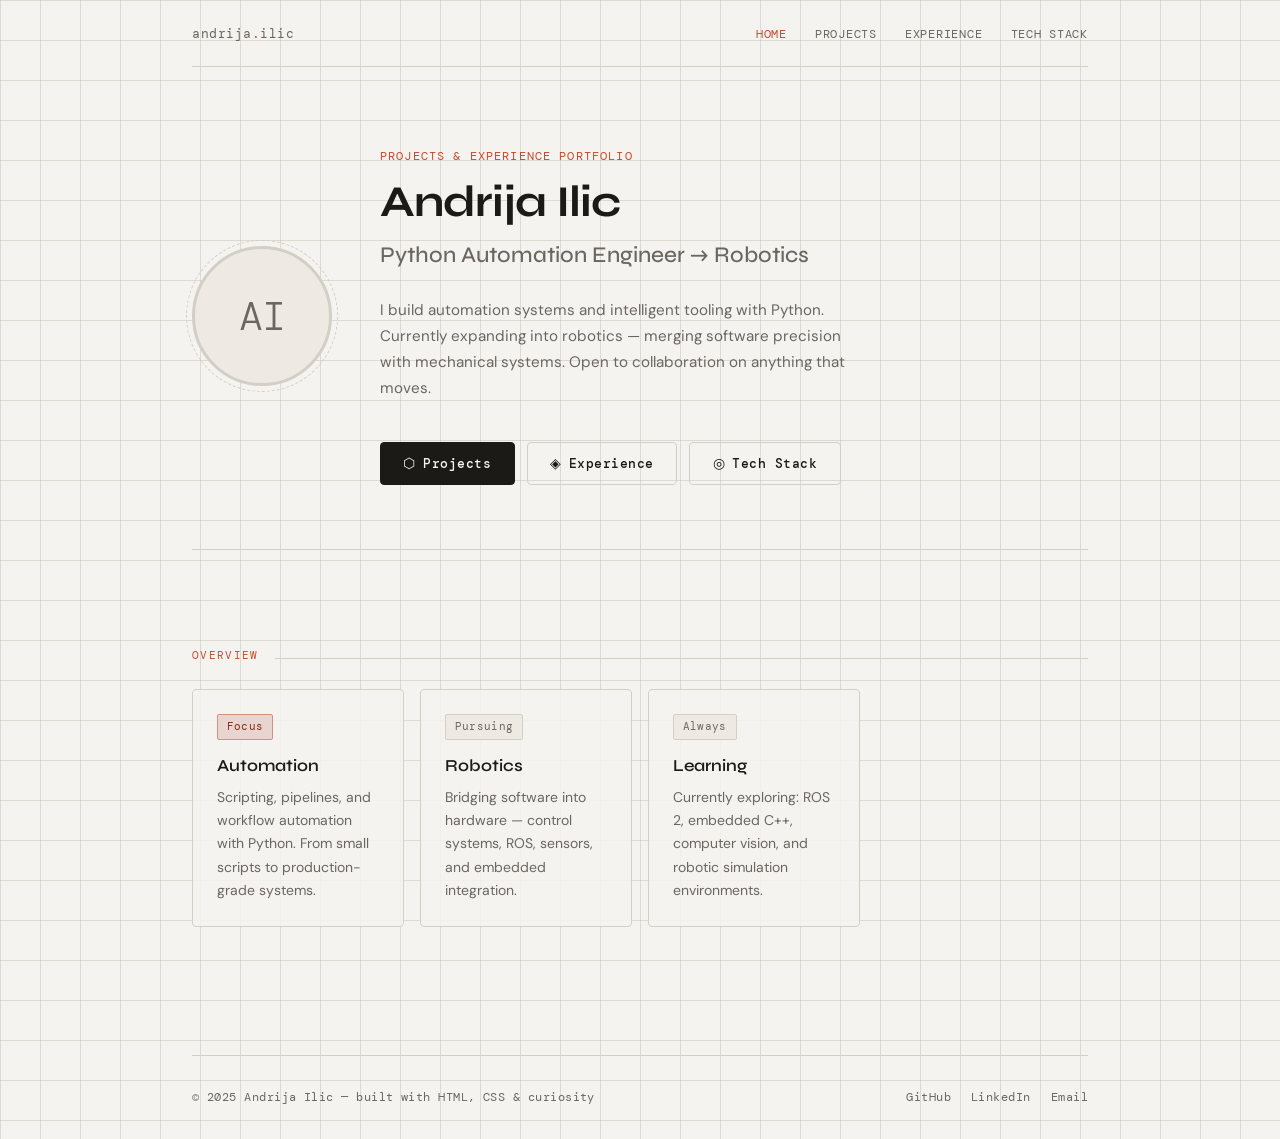
==== index.html @ 5c56ac45 "inital commit" ====
<!DOCTYPE html>
<html lang="en">
<head>
  <meta charset="UTF-8" />
  <meta name="viewport" content="width=device-width, initial-scale=1.0" />
  <title>Andrija Ilic — Portfolio</title>
  <link rel="stylesheet" href="style.css" />
</head>
<body>

  <div class="site-wrapper">

    <!-- ── Navigation ── -->
    <nav>
      <div class="nav-logo">andrija<span>.</span>ilic</div>
      <ul class="nav-links">
        <li><a href="index.html" class="active">Home</a></li>
        <li><a href="projects.html">Projects</a></li>
        <li><a href="experience.html">Experience</a></li>
        <li><a href="techstack.html">Tech Stack</a></li>
      </ul>
    </nav>

    <!-- ── Hero ── -->
    <section class="hero">

      <!-- Photo — replace src with your actual photo path -->
      <div class="hero-photo-wrap fade-up fade-up-1">
        <!--
          OPTION A: Uncomment and set your photo path
          <img class="hero-photo" src="assets/andrija.jpg" alt="Andrija Ilic" />
        -->
        <!-- OPTION B: Initials placeholder (remove when you add a photo) -->
        <div class="hero-photo-placeholder">AI</div>
      </div>

      <div class="hero-text">
        <p class="hero-eyebrow fade-up fade-up-2">Projects &amp; Experience Portfolio</p>
        <h1 class="hero-title fade-up fade-up-2">Andrija Ilic</h1>
        <p class="hero-name fade-up fade-up-3">Python Automation Engineer → Robotics</p>

        <p class="hero-bio fade-up fade-up-4">
          I build automation systems and intelligent tooling with Python.
          Currently expanding into robotics &mdash; merging software precision
          with mechanical systems. Open to collaboration on anything that moves.
        </p>

        <div class="hero-cta fade-up fade-up-5">
          <a href="projects.html" class="btn btn-primary">
            <span class="btn-icon">⬡</span> Projects
          </a>
          <a href="experience.html" class="btn btn-outline">
            <span class="btn-icon">◈</span> Experience
          </a>
          <a href="techstack.html" class="btn btn-outline">
            <span class="btn-icon">◎</span> Tech Stack
          </a>
        </div>
      </div>

    </section>

    <!-- ── Quick Stats / Highlights ── -->
    <section class="mt-lg pb-lg fade-up">
      <div class="section-header">
        <span class="section-label">Overview</span>
        <div class="section-line"></div>
      </div>

      <div class="grid-3">
        <div class="card">
          <div class="card-meta">
            <span class="tag tag-accent">Focus</span>
          </div>
          <div class="card-title">Automation</div>
          <div class="card-desc">Scripting, pipelines, and workflow automation with Python. From small scripts to production-grade systems.</div>
        </div>

        <div class="card">
          <div class="card-meta">
            <span class="tag">Pursuing</span>
          </div>
          <div class="card-title">Robotics</div>
          <div class="card-desc">Bridging software into hardware — control systems, ROS, sensors, and embedded integration.</div>
        </div>

        <div class="card">
          <div class="card-meta">
            <span class="tag">Always</span>
          </div>
          <div class="card-title">Learning</div>
          <div class="card-desc">Currently exploring: ROS 2, embedded C++, computer vision, and robotic simulation environments.</div>
        </div>
      </div>
    </section>

    <!-- ── Footer ── -->
    <footer>
      <div class="footer-copy">© 2025 Andrija Ilic — built with HTML, CSS &amp; curiosity</div>
      <div class="footer-links">
        <!-- Update these with your real links -->
        <a href="https://github.com/" target="_blank">GitHub</a>
        <a href="https://linkedin.com/" target="_blank">LinkedIn</a>
        <a href="mailto:your@email.com">Email</a>
      </div>
    </footer>

  </div><!-- /site-wrapper -->

</body>
</html>
---- style.css ----
/* ============================================================
   ANDRIJA ILIC — PORTFOLIO
   Aesthetic: Engineering precision meets clean editorial
   ============================================================ */

@import url('https://fonts.googleapis.com/css2?family=DM+Mono:ital,wght@0,300;0,400;0,500;1,300&family=Syne:wght@400;500;600;700;800&family=DM+Sans:ital,opsz,wght@0,9..40,300;0,9..40,400;0,9..40,500;1,9..40,300&display=swap');

/* ── Variables ── */
:root {
  --bg:         #f5f3ef;
  --surface:    #eeeae3;
  --border:     #d4cfc5;
  --ink:        #1c1a17;
  --ink-dim:    #6b6660;
  --accent:     #c84b2f;
  --accent-dim: #e8d5d0;
  --grid-color: rgba(180, 170, 155, 0.35);

  --font-display: 'Syne', sans-serif;
  --font-body:    'DM Sans', sans-serif;
  --font-mono:    'DM Mono', monospace;

  --r: 4px;
  --gap: 2rem;
}

/* ── Reset & Base ── */
*, *::before, *::after { box-sizing: border-box; margin: 0; padding: 0; }

html { scroll-behavior: smooth; }

body {
  background-color: var(--bg);
  color: var(--ink);
  font-family: var(--font-body);
  font-size: 1rem;
  line-height: 1.65;
  min-height: 100vh;

  /* Blueprint grid background */
  background-image:
    linear-gradient(var(--grid-color) 1px, transparent 1px),
    linear-gradient(90deg, var(--grid-color) 1px, transparent 1px);
  background-size: 40px 40px;
}

a { color: inherit; text-decoration: none; }
img { display: block; max-width: 100%; }
ul { list-style: none; }

/* ── Layout Shell ── */
.site-wrapper {
  max-width: 960px;
  margin: 0 auto;
  padding: 0 var(--gap);
}

/* ── Nav ── */
nav {
  display: flex;
  align-items: center;
  justify-content: space-between;
  padding: 1.25rem 0;
  border-bottom: 1px solid var(--border);
  margin-bottom: 0;
}

.nav-logo {
  font-family: var(--font-mono);
  font-size: 0.8rem;
  color: var(--ink-dim);
  letter-spacing: 0.04em;
}

.nav-logo span {
  color: var(--accent);
}

.nav-links {
  display: flex;
  gap: 1.75rem;
}

.nav-links a {
  font-family: var(--font-mono);
  font-size: 0.78rem;
  color: var(--ink-dim);
  letter-spacing: 0.06em;
  text-transform: uppercase;
  transition: color 0.2s;
}

.nav-links a:hover,
.nav-links a.active {
  color: var(--accent);
}

/* ── Hero (Home Page) ── */
.hero {
  display: grid;
  grid-template-columns: auto 1fr;
  gap: 3rem;
  align-items: center;
  padding: 5rem 0 4rem;
  border-bottom: 1px solid var(--border);
}

.hero-photo-wrap {
  position: relative;
  flex-shrink: 0;
}

.hero-photo {
  width: 140px;
  height: 140px;
  border-radius: 50%;
  object-fit: cover;
  border: 3px solid var(--border);
  display: block;
}

/* Placeholder avatar when no photo */
.hero-photo-placeholder {
  width: 140px;
  height: 140px;
  border-radius: 50%;
  background: var(--surface);
  border: 3px solid var(--border);
  display: flex;
  align-items: center;
  justify-content: center;
  font-family: var(--font-mono);
  font-size: 2.5rem;
  color: var(--ink-dim);
  letter-spacing: -0.02em;
  font-weight: 300;
  position: relative;
}

.hero-photo-wrap::after {
  content: '';
  position: absolute;
  inset: -6px;
  border-radius: 50%;
  border: 1px dashed var(--border);
  pointer-events: none;
}

.hero-text {
  display: flex;
  flex-direction: column;
  gap: 0.5rem;
}

.hero-eyebrow {
  font-family: var(--font-mono);
  font-size: 0.72rem;
  letter-spacing: 0.1em;
  text-transform: uppercase;
  color: var(--accent);
  margin-bottom: 0.25rem;
}

.hero-title {
  font-family: var(--font-display);
  font-size: clamp(1.8rem, 4vw, 2.75rem);
  font-weight: 700;
  line-height: 1.1;
  letter-spacing: -0.02em;
  color: var(--ink);
}

.hero-name {
  font-family: var(--font-display);
  font-size: clamp(1rem, 2.5vw, 1.4rem);
  font-weight: 500;
  color: var(--ink-dim);
  margin-top: 0.15rem;
}

.hero-bio {
  margin-top: 1rem;
  font-size: 0.95rem;
  color: var(--ink-dim);
  max-width: 480px;
  line-height: 1.7;
}

/* ── CTA Buttons ── */
.hero-cta {
  display: flex;
  gap: 0.75rem;
  margin-top: 2rem;
  flex-wrap: wrap;
}

.btn {
  display: inline-flex;
  align-items: center;
  gap: 0.45rem;
  padding: 0.65rem 1.4rem;
  border-radius: var(--r);
  font-family: var(--font-mono);
  font-size: 0.8rem;
  letter-spacing: 0.04em;
  font-weight: 500;
  cursor: pointer;
  transition: all 0.18s ease;
  border: 1.5px solid transparent;
  text-decoration: none;
}

.btn-primary {
  background: var(--ink);
  color: var(--bg);
  border-color: var(--ink);
}

.btn-primary:hover {
  background: var(--accent);
  border-color: var(--accent);
}

.btn-outline {
  background: transparent;
  color: var(--ink);
  border-color: var(--border);
}

.btn-outline:hover {
  border-color: var(--ink);
  background: var(--surface);
}

.btn-icon {
  font-size: 0.9rem;
  line-height: 1;
}

/* ── Section Header ── */
.section-header {
  display: flex;
  align-items: baseline;
  gap: 1rem;
  padding: 3rem 0 1.5rem;
}

.section-label {
  font-family: var(--font-mono);
  font-size: 0.7rem;
  letter-spacing: 0.12em;
  text-transform: uppercase;
  color: var(--accent);
  white-space: nowrap;
}

.section-line {
  flex: 1;
  height: 1px;
  background: var(--border);
}

.section-title {
  font-family: var(--font-display);
  font-size: 1.5rem;
  font-weight: 700;
  letter-spacing: -0.02em;
  margin-bottom: 0.25rem;
}

.section-subtitle {
  font-size: 0.9rem;
  color: var(--ink-dim);
}

/* ── Tag / Chip ── */
.tag {
  display: inline-block;
  font-family: var(--font-mono);
  font-size: 0.68rem;
  padding: 0.2rem 0.55rem;
  border-radius: 2px;
  background: var(--surface);
  border: 1px solid var(--border);
  color: var(--ink-dim);
  letter-spacing: 0.03em;
}

.tag-accent {
  background: var(--accent-dim);
  border-color: #d4917f;
  color: #8b2a15;
}

/* ── Card ── */
.card {
  background: rgba(245, 243, 239, 0.85);
  border: 1px solid var(--border);
  border-radius: var(--r);
  padding: 1.5rem;
  transition: box-shadow 0.18s, transform 0.18s;
  backdrop-filter: blur(4px);
}

.card:hover {
  box-shadow: 0 4px 20px rgba(0,0,0,0.07);
  transform: translateY(-2px);
}

.card-meta {
  display: flex;
  align-items: center;
  justify-content: space-between;
  margin-bottom: 0.75rem;
}

.card-title {
  font-family: var(--font-display);
  font-size: 1.05rem;
  font-weight: 600;
  margin-bottom: 0.4rem;
}

.card-desc {
  font-size: 0.875rem;
  color: var(--ink-dim);
  line-height: 1.65;
}

.card-tags {
  display: flex;
  flex-wrap: wrap;
  gap: 0.35rem;
  margin-top: 1rem;
}

.card-link {
  display: inline-flex;
  align-items: center;
  gap: 0.3rem;
  font-family: var(--font-mono);
  font-size: 0.72rem;
  color: var(--accent);
  margin-top: 1rem;
  letter-spacing: 0.04em;
  transition: gap 0.15s;
}

.card-link:hover { gap: 0.55rem; }

/* ── Grid Layouts ── */
.grid-2 {
  display: grid;
  grid-template-columns: repeat(auto-fill, minmax(280px, 1fr));
  gap: 1rem;
}

.grid-3 {
  display: grid;
  grid-template-columns: repeat(auto-fill, minmax(200px, 1fr));
  gap: 1rem;
}

/* ── Timeline (Experience) ── */
.timeline {
  position: relative;
  padding-left: 1.5rem;
}

.timeline::before {
  content: '';
  position: absolute;
  left: 0;
  top: 0.6rem;
  bottom: 0;
  width: 1px;
  background: var(--border);
}

.timeline-item {
  position: relative;
  padding-bottom: 2.5rem;
}

.timeline-item::before {
  content: '';
  position: absolute;
  left: -1.55rem;
  top: 0.55rem;
  width: 9px;
  height: 9px;
  border-radius: 50%;
  background: var(--bg);
  border: 2px solid var(--accent);
}

.timeline-date {
  font-family: var(--font-mono);
  font-size: 0.72rem;
  color: var(--ink-dim);
  letter-spacing: 0.06em;
  margin-bottom: 0.3rem;
}

.timeline-role {
  font-family: var(--font-display);
  font-size: 1.1rem;
  font-weight: 600;
  margin-bottom: 0.1rem;
}

.timeline-company {
  font-size: 0.875rem;
  color: var(--accent);
  margin-bottom: 0.6rem;
  font-weight: 500;
}

.timeline-desc {
  font-size: 0.875rem;
  color: var(--ink-dim);
  line-height: 1.7;
  max-width: 560px;
}

/* ── Tech Stack ── */
.tech-group {
  margin-bottom: 2rem;
}

.tech-group-label {
  font-family: var(--font-mono);
  font-size: 0.7rem;
  letter-spacing: 0.1em;
  text-transform: uppercase;
  color: var(--ink-dim);
  margin-bottom: 0.75rem;
}

.tech-grid {
  display: flex;
  flex-wrap: wrap;
  gap: 0.5rem;
}

.tech-pill {
  display: inline-flex;
  align-items: center;
  gap: 0.4rem;
  padding: 0.4rem 0.85rem;
  background: var(--surface);
  border: 1px solid var(--border);
  border-radius: 2px;
  font-family: var(--font-mono);
  font-size: 0.8rem;
  color: var(--ink);
  transition: all 0.15s;
}

.tech-pill:hover {
  background: var(--ink);
  color: var(--bg);
  border-color: var(--ink);
}

.tech-pill .tech-icon { font-size: 1rem; }

/* ── Media Page (Projects / Experience detail) ── */
.media-grid {
  display: grid;
  grid-template-columns: repeat(auto-fill, minmax(300px, 1fr));
  gap: 1.5rem;
  padding-bottom: 4rem;
}

.media-item {
  display: flex;
  flex-direction: column;
}

.media-thumb {
  width: 100%;
  aspect-ratio: 16/9;
  object-fit: cover;
  border-radius: var(--r);
  border: 1px solid var(--border);
  background: var(--surface);
}

.media-thumb-placeholder {
  width: 100%;
  aspect-ratio: 16/9;
  background: var(--surface);
  border: 1px dashed var(--border);
  border-radius: var(--r);
  display: flex;
  align-items: center;
  justify-content: center;
  font-family: var(--font-mono);
  font-size: 0.75rem;
  color: var(--ink-dim);
  letter-spacing: 0.06em;
}

.media-video-wrap {
  width: 100%;
  aspect-ratio: 16/9;
  border-radius: var(--r);
  overflow: hidden;
  border: 1px solid var(--border);
  background: #000;
}

.media-video-wrap video,
.media-video-wrap iframe {
  width: 100%;
  height: 100%;
  display: block;
}

.media-caption {
  margin-top: 0.75rem;
  font-size: 0.85rem;
  color: var(--ink-dim);
  line-height: 1.6;
}

.media-caption strong {
  display: block;
  font-family: var(--font-display);
  font-weight: 600;
  color: var(--ink);
  font-size: 0.95rem;
  margin-bottom: 0.2rem;
}

/* ── Page Header (inner pages) ── */
.page-header {
  padding: 3rem 0 2rem;
  border-bottom: 1px solid var(--border);
  margin-bottom: 3rem;
}

.page-back {
  display: inline-flex;
  align-items: center;
  gap: 0.4rem;
  font-family: var(--font-mono);
  font-size: 0.72rem;
  color: var(--ink-dim);
  letter-spacing: 0.06em;
  text-transform: uppercase;
  margin-bottom: 1.25rem;
  transition: color 0.15s;
}

.page-back:hover { color: var(--accent); }

.page-title {
  font-family: var(--font-display);
  font-size: clamp(1.6rem, 4vw, 2.4rem);
  font-weight: 700;
  letter-spacing: -0.02em;
  margin-bottom: 0.5rem;
}

.page-subtitle {
  font-size: 0.95rem;
  color: var(--ink-dim);
  max-width: 520px;
  line-height: 1.7;
}

/* ── Footer ── */
footer {
  border-top: 1px solid var(--border);
  padding: 2rem 0;
  margin-top: 4rem;
  display: flex;
  align-items: center;
  justify-content: space-between;
  flex-wrap: wrap;
  gap: 1rem;
}

.footer-copy {
  font-family: var(--font-mono);
  font-size: 0.72rem;
  color: var(--ink-dim);
  letter-spacing: 0.04em;
}

.footer-links {
  display: flex;
  gap: 1.25rem;
}

.footer-links a {
  font-family: var(--font-mono);
  font-size: 0.72rem;
  color: var(--ink-dim);
  letter-spacing: 0.04em;
  transition: color 0.15s;
}

.footer-links a:hover { color: var(--accent); }

/* ── Utility ── */
.mt-sm { margin-top: 0.75rem; }
.mt-md { margin-top: 1.5rem; }
.mt-lg { margin-top: 3rem; }
.pb-lg { padding-bottom: 4rem; }

/* ── Animations ── */
@keyframes fadeUp {
  from { opacity: 0; transform: translateY(14px); }
  to   { opacity: 1; transform: translateY(0); }
}

.fade-up {
  animation: fadeUp 0.5s ease both;
}

.fade-up-1 { animation-delay: 0.05s; }
.fade-up-2 { animation-delay: 0.12s; }
.fade-up-3 { animation-delay: 0.2s; }
.fade-up-4 { animation-delay: 0.28s; }
.fade-up-5 { animation-delay: 0.36s; }

/* ── Responsive ── */
@media (max-width: 600px) {
  .hero {
    grid-template-columns: 1fr;
    text-align: center;
    padding: 3rem 0 2.5rem;
  }

  .hero-photo-wrap,
  .hero-photo-placeholder {
    margin: 0 auto;
  }

  .hero-bio { margin: 0 auto; }

  .hero-cta { justify-content: center; }

  nav { flex-direction: column; gap: 0.75rem; }
}
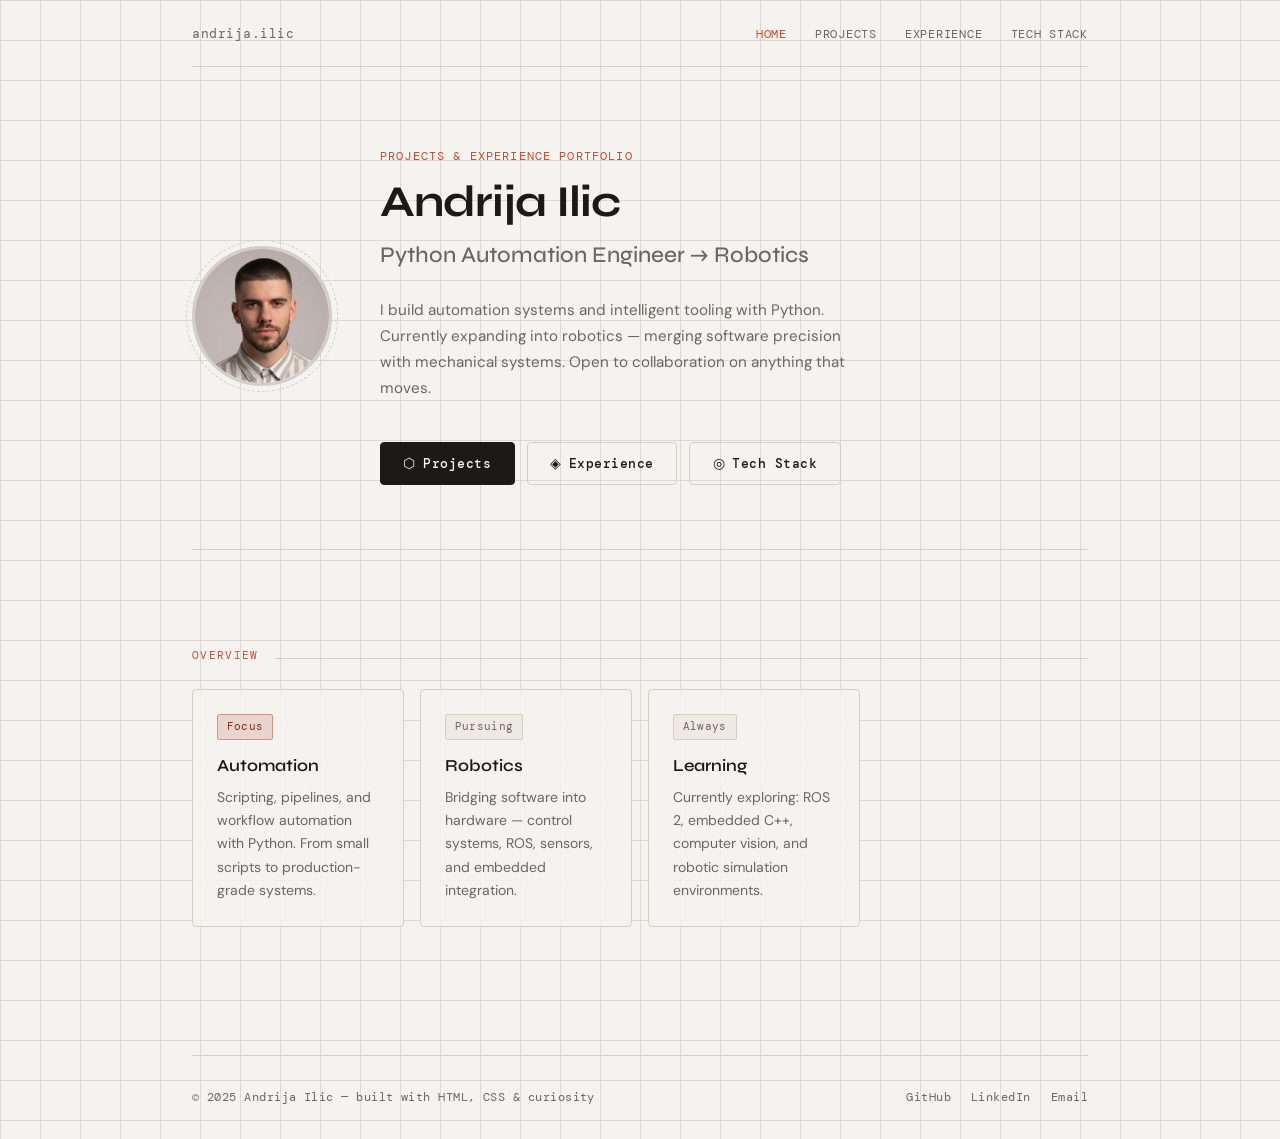
==== commit df024068: "Making changes on projects page" ====
--- a/index.html
+++ b/index.html
@@ -26,12 +26,10 @@
 
       <!-- Photo — replace src with your actual photo path -->
       <div class="hero-photo-wrap fade-up fade-up-1">
-        <!--
-          OPTION A: Uncomment and set your photo path
-          <img class="hero-photo" src="assets/andrija.jpg" alt="Andrija Ilic" />
-        -->
-        <!-- OPTION B: Initials placeholder (remove when you add a photo) -->
-        <div class="hero-photo-placeholder">AI</div>
+          
+        <img class="hero-photo" src="assets/profilePicture.jpg" alt="Andrija Ilic" />
+        
+        <!-- <div class="hero-photo-placeholder">AI</div> -->
       </div>
 
       <div class="hero-text">
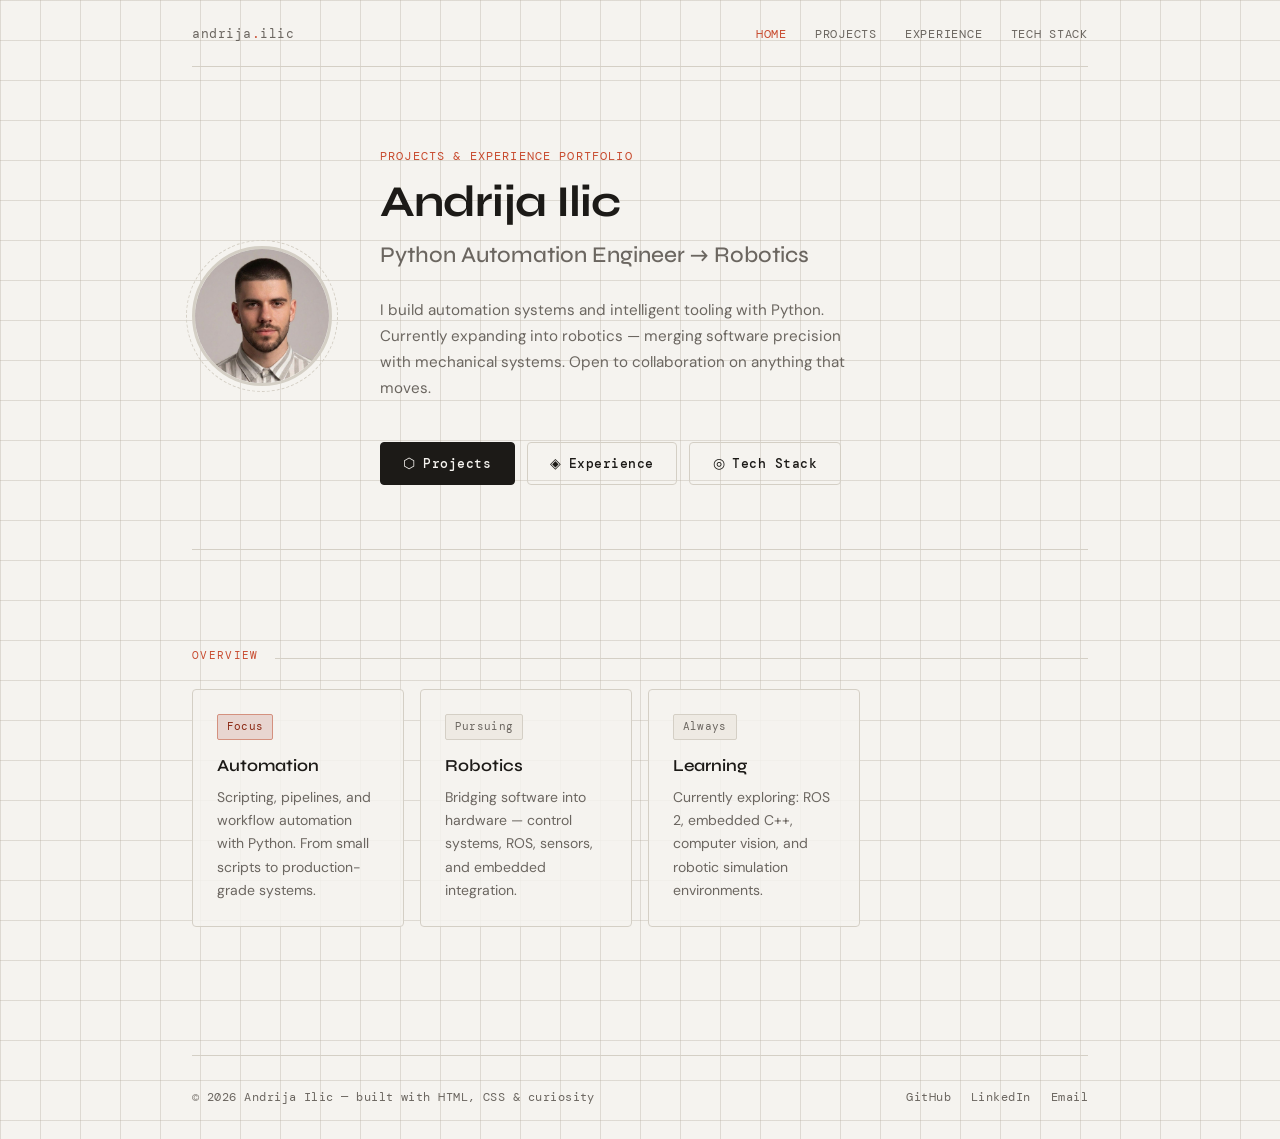
==== commit dda0e963: "changing projects page" ====
--- a/index.html
+++ b/index.html
@@ -94,7 +94,7 @@
 
     <!-- ── Footer ── -->
     <footer>
-      <div class="footer-copy">© 2025 Andrija Ilic — built with HTML, CSS &amp; curiosity</div>
+      <div class="footer-copy">© 2026 Andrija Ilic — built with HTML, CSS &amp; curiosity</div>
       <div class="footer-links">
         <!-- Update these with your real links -->
         <a href="https://github.com/" target="_blank">GitHub</a>
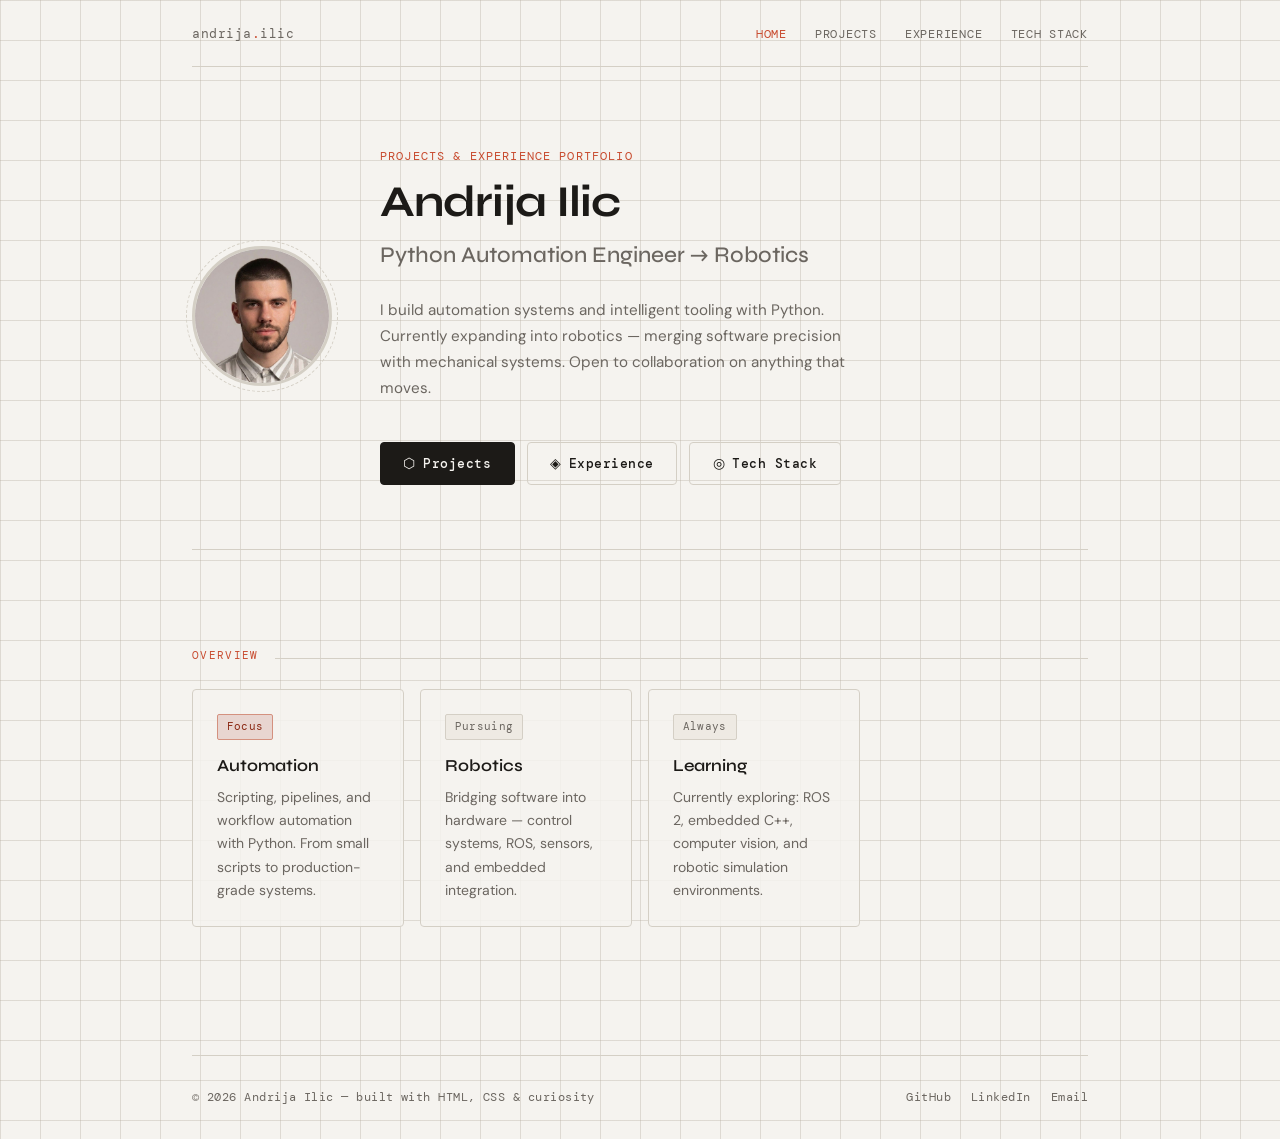
==== commit d8c53fe5: "Adding all project pages, putting link into footer on every page and adding some more assets" ====
--- a/index.html
+++ b/index.html
@@ -97,9 +97,9 @@
       <div class="footer-copy">© 2026 Andrija Ilic — built with HTML, CSS &amp; curiosity</div>
       <div class="footer-links">
         <!-- Update these with your real links -->
-        <a href="https://github.com/" target="_blank">GitHub</a>
-        <a href="https://linkedin.com/" target="_blank">LinkedIn</a>
-        <a href="mailto:your@email.com">Email</a>
+        <a href="https://github.com/Andrija4" target="_blank">GitHub</a>
+        <a href="https://www.linkedin.com/in/andrija-ilic-ir/" target="_blank">LinkedIn</a>
+        <a href="mailto:a.ilicc2002@gmail.com">Email</a>
       </div>
     </footer>
 
--- a/style.css
+++ b/style.css
@@ -348,6 +348,17 @@
 
 .card-link:hover { gap: 0.55rem; }
 
+.cmd-text {
+  background-color: #0c0c0c;
+  color: #00ff00;
+  font-family: 'Courier New', 'Lucida Console', monospace;
+  padding: 1rem;
+  border-radius: 4px;
+  overflow-x: auto;
+  font-size: 0.9rem;
+  line-height: 1.5;
+}
+
 /* ── Grid Layouts ── */
 .grid-2 {
   display: grid;
@@ -478,9 +489,20 @@
   flex-direction: column;
 }
 
+.media-item-wide {
+  grid-column: span 2;
+}
+
+@media (max-width: 768px) {
+  .media-item-wide {
+    grid-column: span 1;
+  }
+}
+
 .media-thumb {
+  max-width: 100%;
   width: 100%;
-  aspect-ratio: 16/9;
+  height: auto;
   object-fit: cover;
   border-radius: var(--r);
   border: 1px solid var(--border);
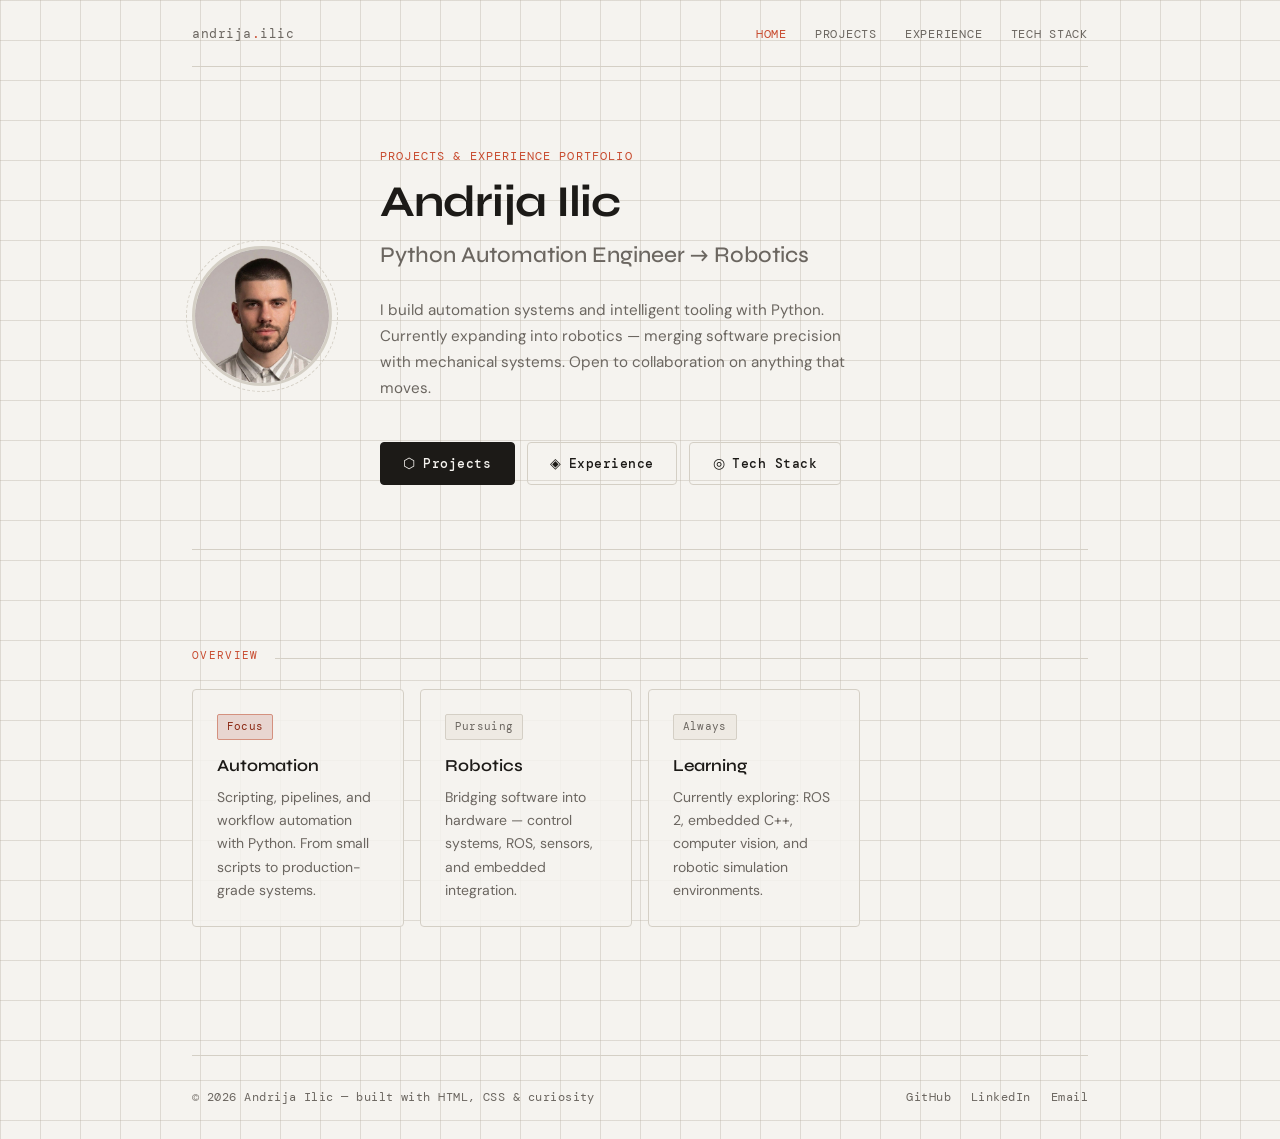
==== commit fff9db06: "Fixing linked link" ====
--- a/index.html
+++ b/index.html
@@ -98,7 +98,7 @@
       <div class="footer-links">
         <!-- Update these with your real links -->
         <a href="https://github.com/Andrija4" target="_blank">GitHub</a>
-        <a href="https://www.linkedin.com/in/andrija-ilic-ir/" target="_blank">LinkedIn</a>
+        <a href="https://www.linkedin.com/in/andrija-ilić-ir/" target="_blank">LinkedIn</a>
         <a href="mailto:a.ilicc2002@gmail.com">Email</a>
       </div>
     </footer>
